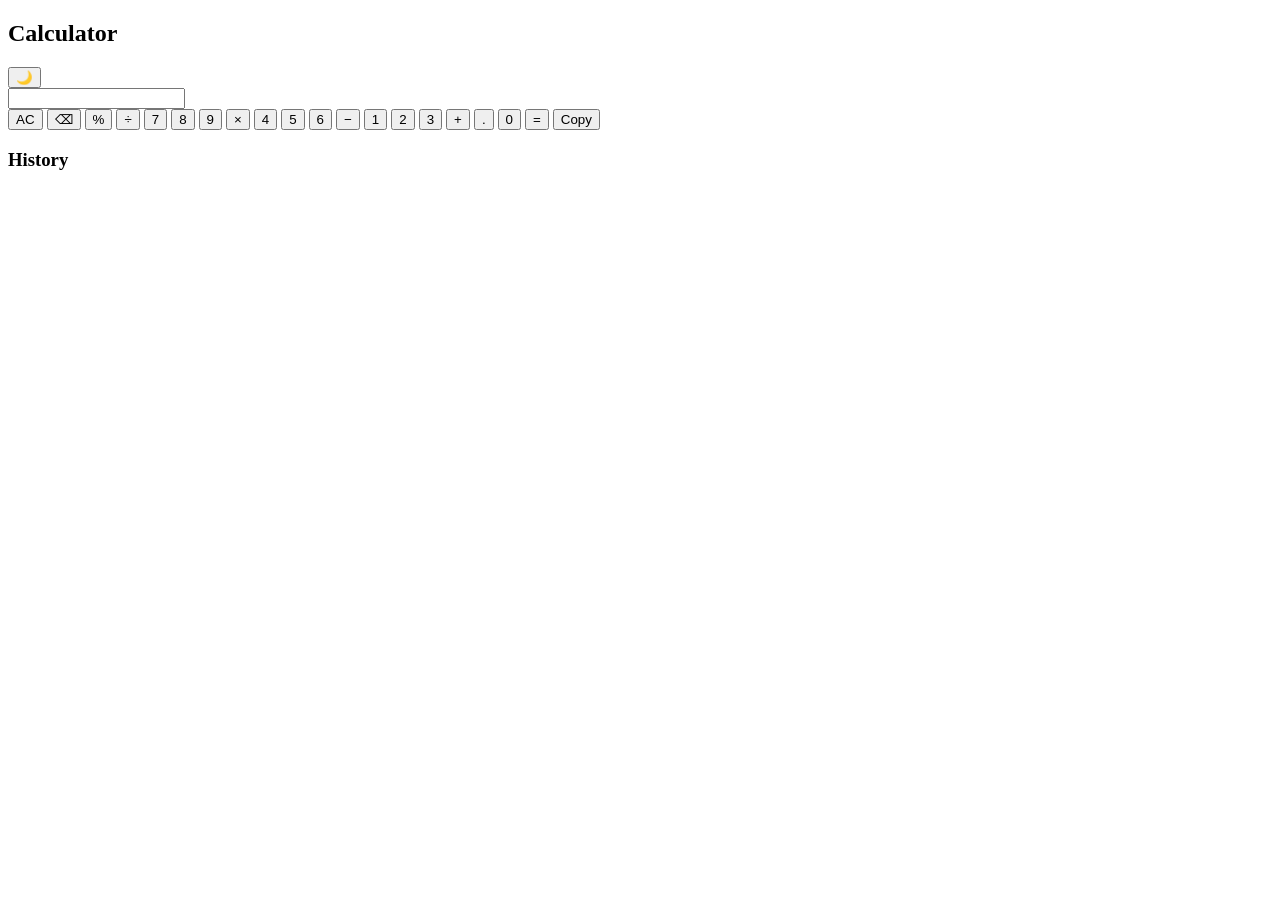
==== index.html @ 529ec3ed "Create index.html" ====
<!DOCTYPE html>
<html lang="en">
<head>
    <meta charset="UTF-8">
    <meta name="viewport" content="width=device-width, initial-scale=1.0">
    <title>Advanced Calculator</title>

    <link rel="stylesheet" href="style.css">

    <link rel="preconnect" href="https://fonts.googleapis.com">
    <link rel="preconnect" href="https://fonts.gstatic.com" crossorigin>
    <link href="https://fonts.googleapis.com/css2?family=Poppins:wght@300;400;500;600&display=swap" rel="stylesheet">
</head>
<body>

<div class="container">

    <div class="calculator">

        <div class="top-bar">
            <h2>Calculator</h2>

            <button id="themeBtn">🌙</button>
        </div>

        <input type="text" id="display" readonly>

        <div class="buttons">

            <button class="operator">AC</button>
            <button class="operator">⌫</button>
            <button class="operator">%</button>
            <button class="operator">÷</button>

            <button>7</button>
            <button>8</button>
            <button>9</button>
            <button class="operator">×</button>

            <button>4</button>
            <button>5</button>
            <button>6</button>
            <button class="operator">−</button>

            <button>1</button>
            <button>2</button>
            <button>3</button>
            <button class="operator">+</button>

            <button>.</button>
            <button>0</button>
            <button>=</button>
            <button class="operator">Copy</button>

        </div>

    </div>

    <div class="history">

        <h3>History</h3>

        <ul id="historyList">

        </ul>

    </div>

</div>

<script src="script.js"></script>

</body>
</html>
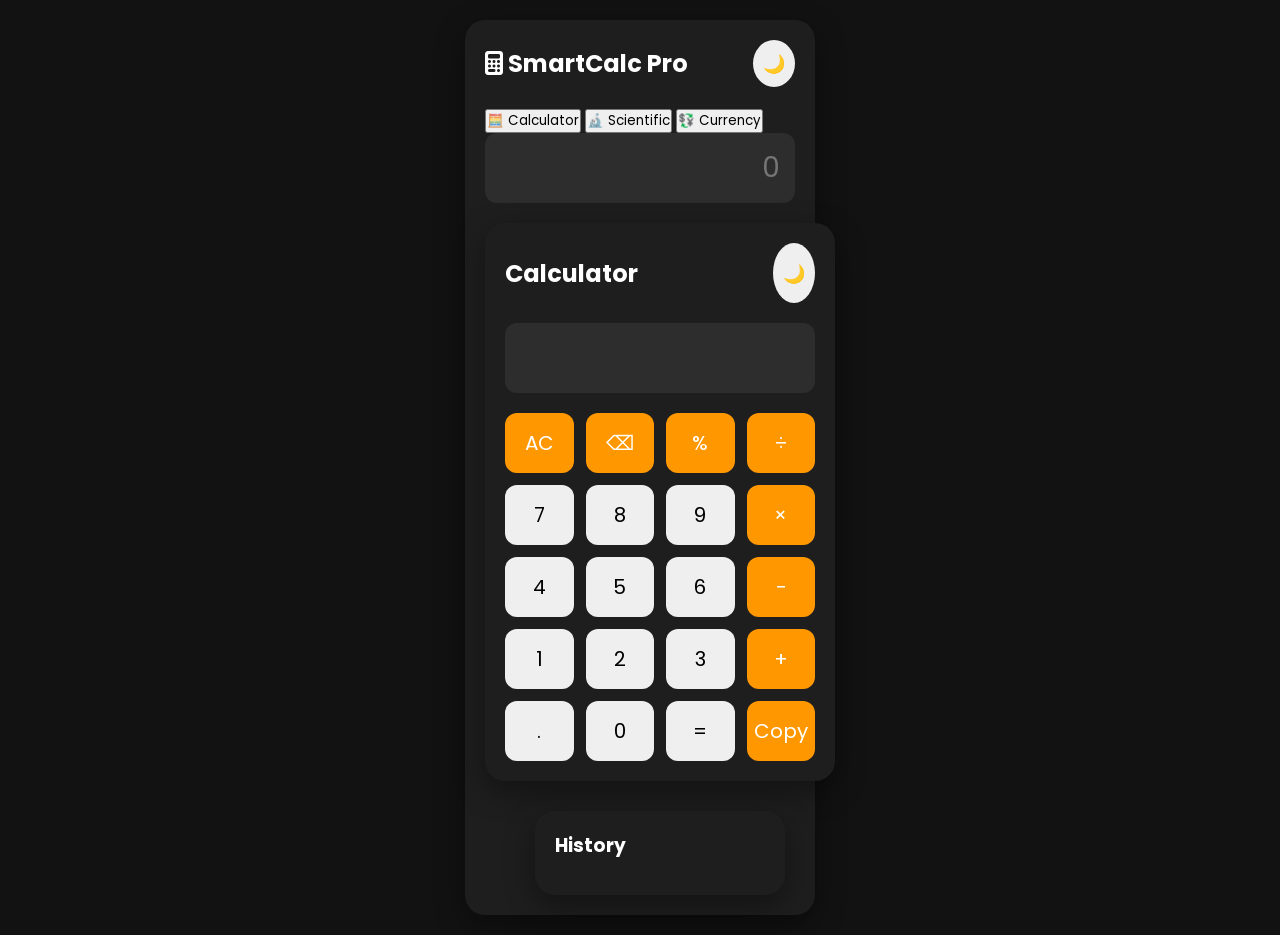
==== commit 8b8cc575: "Update index.html" ====
--- a/index.html
+++ b/index.html
@@ -12,7 +12,66 @@
     <link href="https://fonts.googleapis.com/css2?family=Poppins:wght@300;400;500;600&display=swap" rel="stylesheet">
 </head>
 <body>
+<!DOCTYPE html>
+<html lang="en">
+<head>
+<meta charset="UTF-8">
+<meta name="viewport" content="width=device-width, initial-scale=1.0">
+<title>SmartCalc Pro</title>
 
+<link rel="stylesheet" href="style.css">
+
+<link rel="preconnect" href="https://fonts.googleapis.com">
+<link rel="preconnect" href="https://fonts.gstatic.com" crossorigin>
+<link href="https://fonts.googleapis.com/css2?family=Poppins:wght@300;400;500;600;700&display=swap" rel="stylesheet">
+
+<link rel="stylesheet"
+href="https://cdnjs.cloudflare.com/ajax/libs/font-awesome/6.7.2/css/all.min.css"/>
+
+</head>
+
+<body>
+
+<div class="container">
+
+<div class="calculator">
+
+<div class="top-bar">
+
+<h2>
+<i class="fa-solid fa-calculator"></i>
+SmartCalc Pro
+</h2>
+
+<button id="themeBtn">
+🌙
+</button>
+
+</div>
+
+<div class="tabs">
+
+<button class="tab active" id="standardTab">
+🧮 Calculator
+</button>
+
+<button class="tab" id="scienceTab">
+🔬 Scientific
+</button>
+
+<button class="tab" id="currencyTab">
+💱 Currency
+</button>
+
+</div>
+
+<input
+type="text"
+id="display"
+placeholder="0"
+readonly>
+
+<div class="buttons" id="calculatorButtons">
 <div class="container">
 
     <div class="calculator">
--- a/style.css
+++ b/style.css
@@ -0,0 +1,121 @@
+*{
+    margin:0;
+    padding:0;
+    box-sizing:border-box;
+    font-family:'Poppins',sans-serif;
+}
+
+body{
+    background:#121212;
+    display:flex;
+    justify-content:center;
+    align-items:center;
+    min-height:100vh;
+    padding:20px;
+}
+
+.container{
+    display:flex;
+    gap:30px;
+    flex-wrap:wrap;
+    justify-content:center;
+}
+
+.calculator{
+    background:#1e1e1e;
+    padding:20px;
+    border-radius:20px;
+    width:350px;
+    box-shadow:0 10px 30px rgba(0,0,0,.4);
+}
+
+.top-bar{
+    display:flex;
+    justify-content:space-between;
+    align-items:center;
+    margin-bottom:20px;
+}
+
+.top-bar h2{
+    color:white;
+}
+
+#themeBtn{
+    border:none;
+    padding:10px;
+    border-radius:50%;
+    cursor:pointer;
+    font-size:18px;
+}
+
+#display{
+    width:100%;
+    height:70px;
+    border:none;
+    border-radius:12px;
+    padding:15px;
+    text-align:right;
+    font-size:28px;
+    margin-bottom:20px;
+    background:#2d2d2d;
+    color:white;
+}
+
+.buttons{
+    display:grid;
+    grid-template-columns:repeat(4,1fr);
+    gap:12px;
+}
+
+.buttons button{
+    height:60px;
+    border:none;
+    border-radius:12px;
+    font-size:20px;
+    cursor:pointer;
+    transition:.3s;
+}
+
+.buttons button:hover{
+    transform:scale(1.05);
+}
+
+.operator{
+    background:#ff9800;
+    color:white;
+}
+
+.history{
+    width:250px;
+    background:#1e1e1e;
+    border-radius:20px;
+    padding:20px;
+    color:white;
+    box-shadow:0 10px 30px rgba(0,0,0,.4);
+}
+
+.history h3{
+    margin-bottom:15px;
+}
+
+.history ul{
+    list-style:none;
+}
+
+.history li{
+    margin-bottom:10px;
+    color:#ccc;
+}
+
+@media(max-width:768px){
+
+.container{
+    flex-direction:column;
+    align-items:center;
+}
+
+.history{
+    width:350px;
+}
+
+}
--- a/style.css
+++ b/style.css
@@ -0,0 +1,121 @@
+*{
+    margin:0;
+    padding:0;
+    box-sizing:border-box;
+    font-family:'Poppins',sans-serif;
+}
+
+body{
+    background:#121212;
+    display:flex;
+    justify-content:center;
+    align-items:center;
+    min-height:100vh;
+    padding:20px;
+}
+
+.container{
+    display:flex;
+    gap:30px;
+    flex-wrap:wrap;
+    justify-content:center;
+}
+
+.calculator{
+    background:#1e1e1e;
+    padding:20px;
+    border-radius:20px;
+    width:350px;
+    box-shadow:0 10px 30px rgba(0,0,0,.4);
+}
+
+.top-bar{
+    display:flex;
+    justify-content:space-between;
+    align-items:center;
+    margin-bottom:20px;
+}
+
+.top-bar h2{
+    color:white;
+}
+
+#themeBtn{
+    border:none;
+    padding:10px;
+    border-radius:50%;
+    cursor:pointer;
+    font-size:18px;
+}
+
+#display{
+    width:100%;
+    height:70px;
+    border:none;
+    border-radius:12px;
+    padding:15px;
+    text-align:right;
+    font-size:28px;
+    margin-bottom:20px;
+    background:#2d2d2d;
+    color:white;
+}
+
+.buttons{
+    display:grid;
+    grid-template-columns:repeat(4,1fr);
+    gap:12px;
+}
+
+.buttons button{
+    height:60px;
+    border:none;
+    border-radius:12px;
+    font-size:20px;
+    cursor:pointer;
+    transition:.3s;
+}
+
+.buttons button:hover{
+    transform:scale(1.05);
+}
+
+.operator{
+    background:#ff9800;
+    color:white;
+}
+
+.history{
+    width:250px;
+    background:#1e1e1e;
+    border-radius:20px;
+    padding:20px;
+    color:white;
+    box-shadow:0 10px 30px rgba(0,0,0,.4);
+}
+
+.history h3{
+    margin-bottom:15px;
+}
+
+.history ul{
+    list-style:none;
+}
+
+.history li{
+    margin-bottom:10px;
+    color:#ccc;
+}
+
+@media(max-width:768px){
+
+.container{
+    flex-direction:column;
+    align-items:center;
+}
+
+.history{
+    width:350px;
+}
+
+}
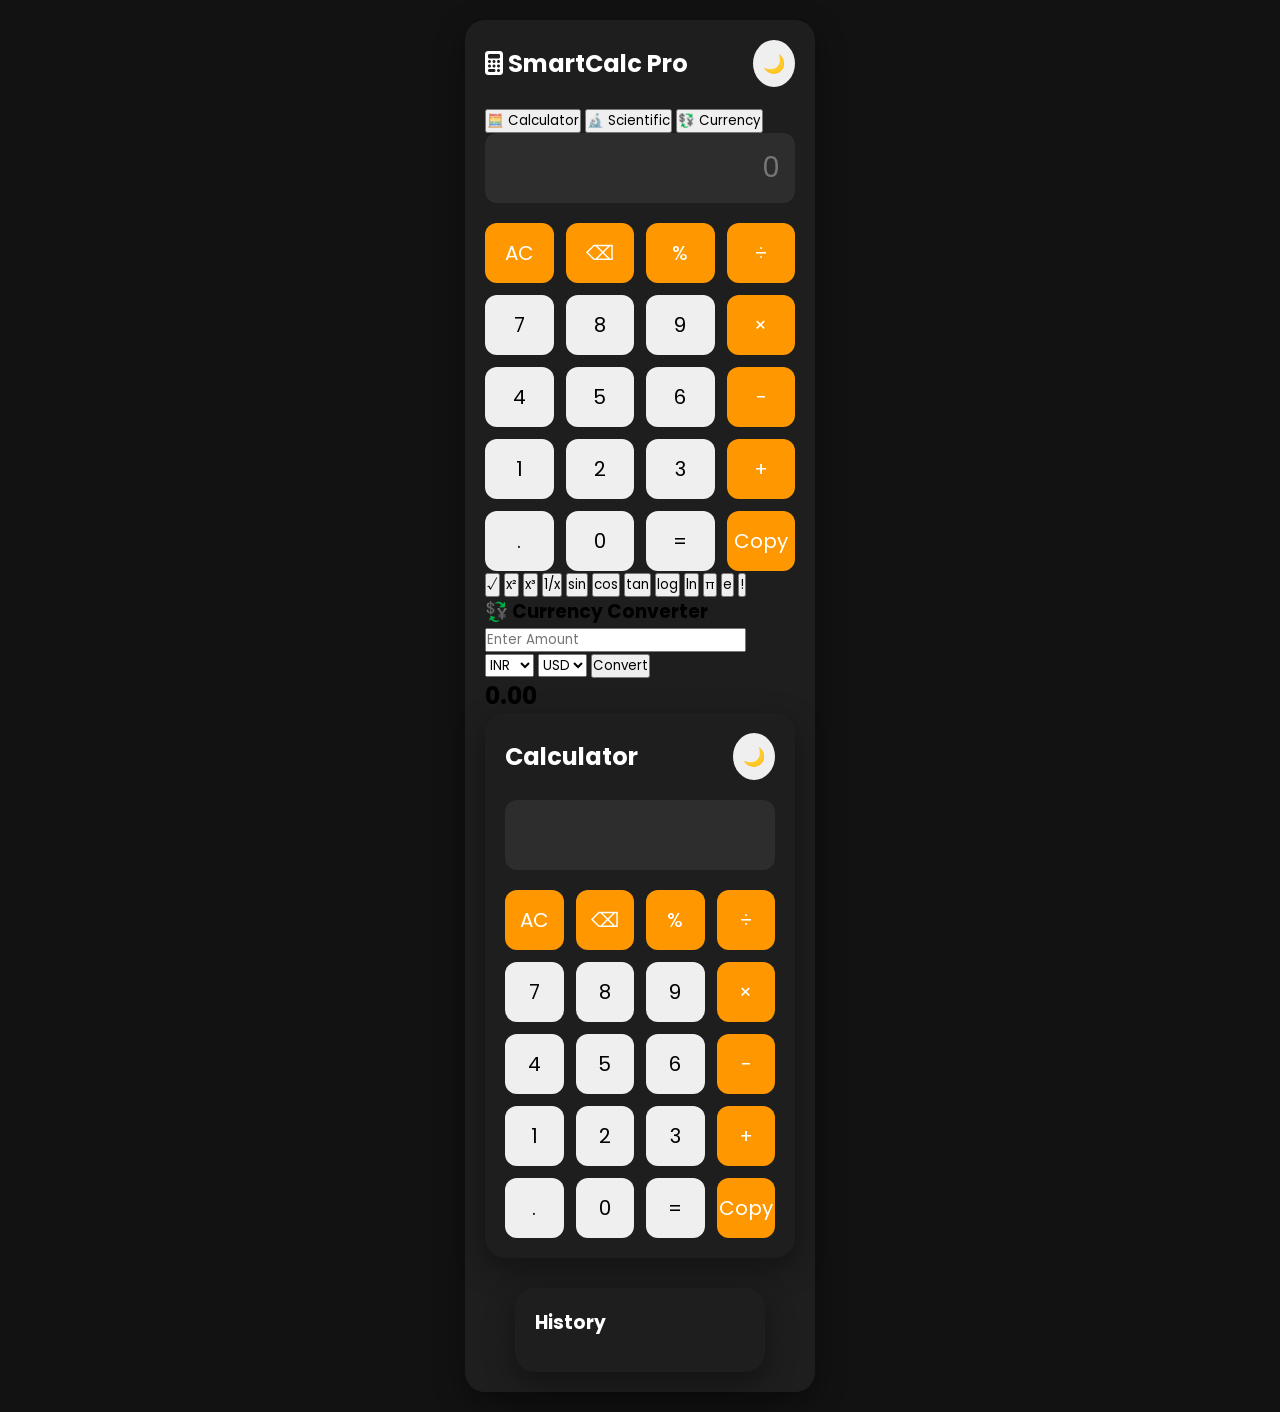
==== commit 17d38275: "Update index.html" ====
--- a/index.html
+++ b/index.html
@@ -71,7 +71,98 @@
 placeholder="0"
 readonly>
 
-<div class="buttons" id="calculatorButtons">
+<div class="buttons" id="calculatorButtons"><button class="operator">AC</button>
+<button class="operator">⌫</button>
+<button class="operator">%</button>
+<button class="operator">÷</button>
+
+<button>7</button>
+<button>8</button>
+<button>9</button>
+<button class="operator">×</button>
+
+<button>4</button>
+<button>5</button>
+<button>6</button>
+<button class="operator">−</button>
+
+<button>1</button>
+<button>2</button>
+<button>3</button>
+<button class="operator">+</button>
+
+<button>.</button>
+<button>0</button>
+<button>=</button>
+<button class="operator">Copy</button>
+
+</div>
+
+<!-- Scientific Calculator -->
+
+<div id="scientificPanel" class="hidden">
+
+<div class="science-grid">
+
+<button>√</button>
+<button>x²</button>
+<button>x³</button>
+<button>1/x</button>
+
+<button>sin</button>
+<button>cos</button>
+<button>tan</button>
+<button>log</button>
+
+<button>ln</button>
+<button>π</button>
+<button>e</button>
+<button>!</button>
+
+</div>
+
+</div>
+
+<!-- Currency Converter -->
+
+<div id="currencyPanel" class="hidden">
+
+<h3>💱 Currency Converter</h3>
+
+<input
+type="number"
+id="amount"
+placeholder="Enter Amount">
+
+<select id="fromCurrency">
+
+<option>INR</option>
+<option>USD</option>
+<option>EUR</option>
+<option>AED</option>
+<option>GBP</option>
+
+</select>
+
+<select id="toCurrency">
+
+<option>USD</option>
+<option>INR</option>
+<option>EUR</option>
+<option>AED</option>
+<option>GBP</option>
+
+</select>
+
+<button id="convertBtn">
+Convert
+</button>
+
+<h2 id="currencyResult">
+0.00
+</h2>
+
+</div>
 <div class="container">
 
     <div class="calculator">
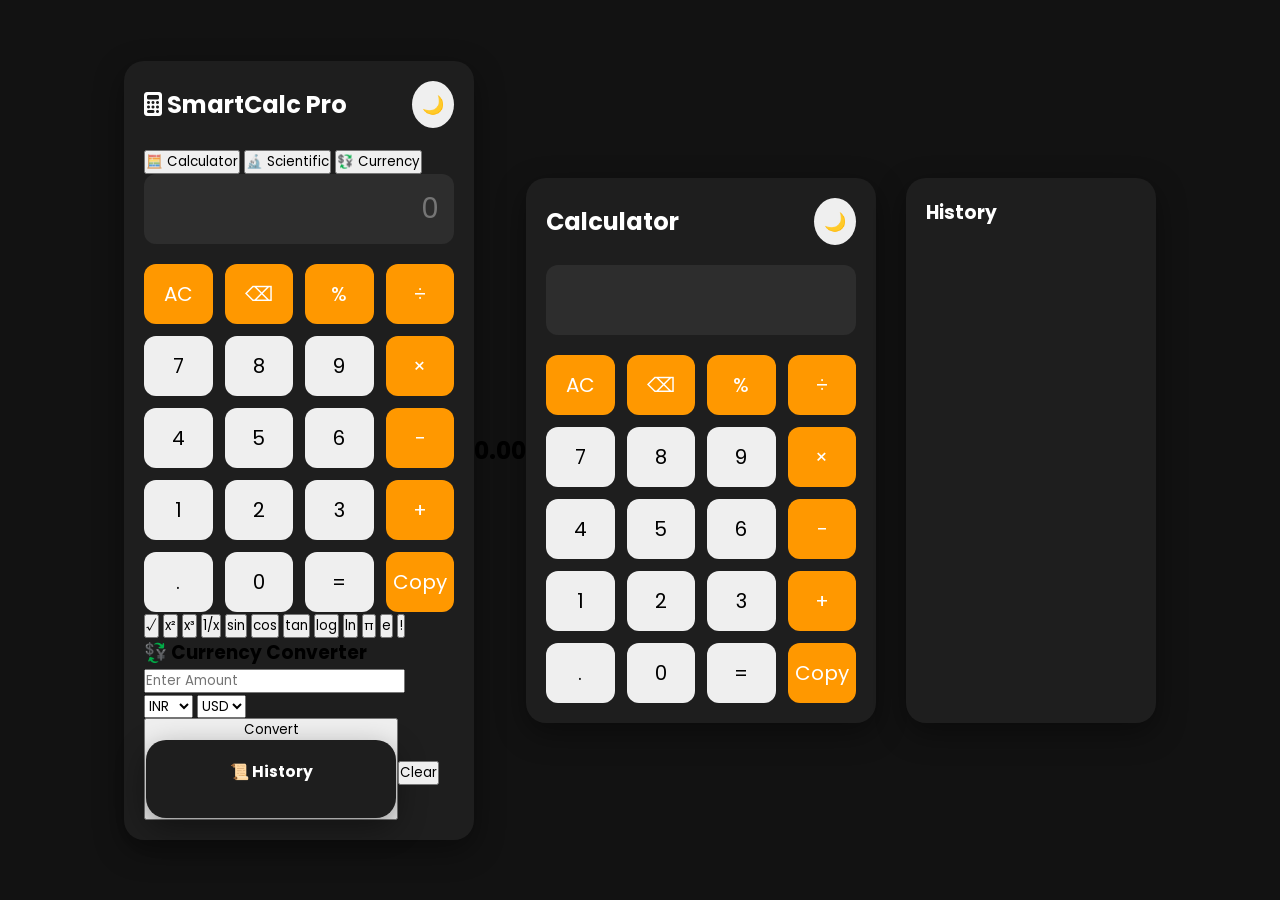
==== commit 7aacd462: "Update index.html" ====
--- a/index.html
+++ b/index.html
@@ -156,6 +156,28 @@
 
 <button id="convertBtn">
 Convert
+<!-- History Panel -->
+
+<div class="history">
+
+    <div class="history-header">
+        <h3>📜 History</h3>
+        <button id="clearHistory">Clear</button>
+    </div>
+
+    <ul id="historyList">
+    </ul>
+
+</div>
+
+</div>
+
+</div>
+
+<script src="script.js"></script>
+
+</body>
+</html>
 </button>
 
 <h2 id="currencyResult">
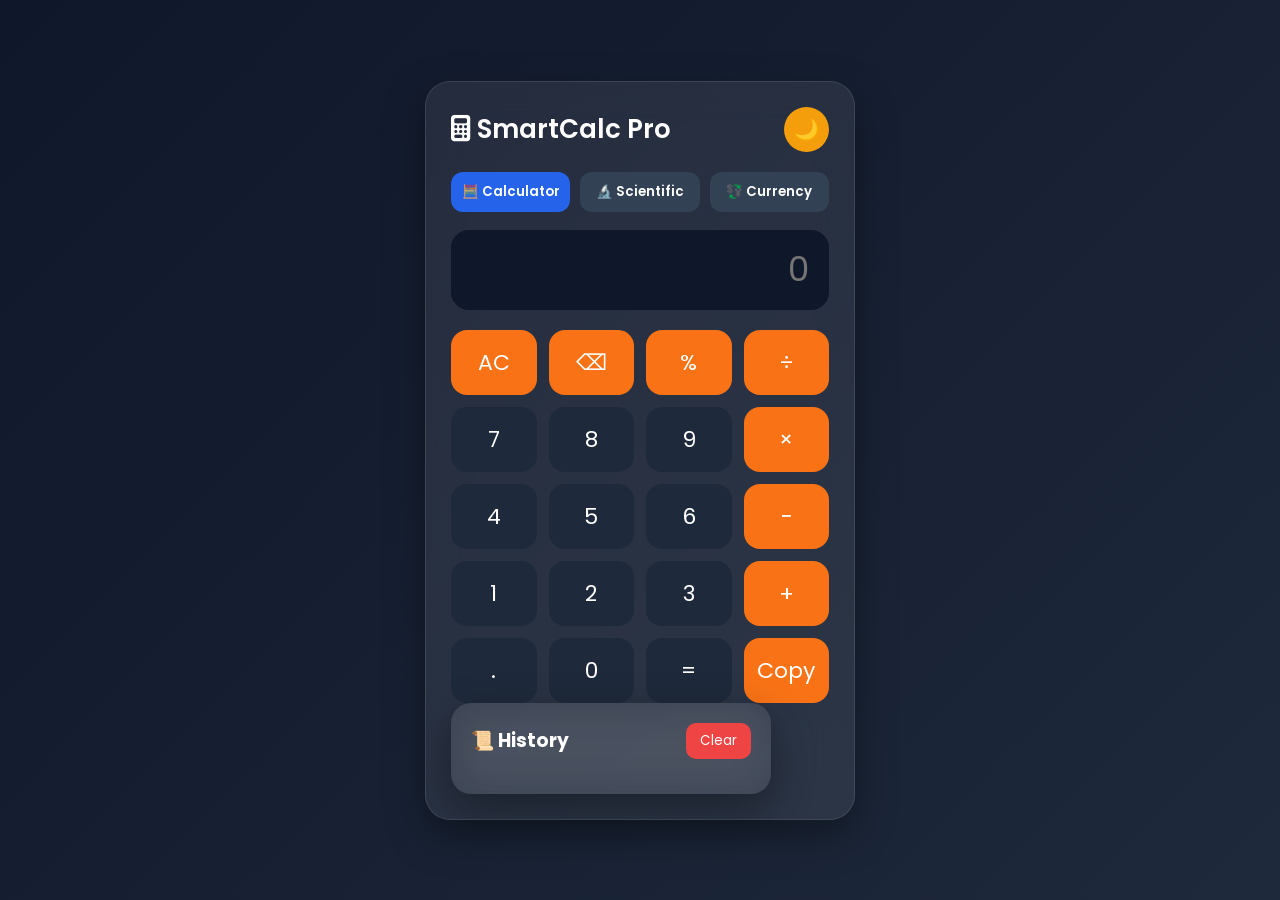
==== commit 199c7336: "Create index.html" ====
--- a/index.html
+++ b/index.html
@@ -3,31 +3,17 @@
 <head>
     <meta charset="UTF-8">
     <meta name="viewport" content="width=device-width, initial-scale=1.0">
-    <title>Advanced Calculator</title>
+    <title>SmartCalc Pro</title>
 
     <link rel="stylesheet" href="style.css">
 
     <link rel="preconnect" href="https://fonts.googleapis.com">
     <link rel="preconnect" href="https://fonts.gstatic.com" crossorigin>
-    <link href="https://fonts.googleapis.com/css2?family=Poppins:wght@300;400;500;600&display=swap" rel="stylesheet">
-</head>
-<body>
-<!DOCTYPE html>
-<html lang="en">
-<head>
-<meta charset="UTF-8">
-<meta name="viewport" content="width=device-width, initial-scale=1.0">
-<title>SmartCalc Pro</title>
 
-<link rel="stylesheet" href="style.css">
+    <link href="https://fonts.googleapis.com/css2?family=Poppins:wght@300;400;500;600;700&display=swap" rel="stylesheet">
 
-<link rel="preconnect" href="https://fonts.googleapis.com">
-<link rel="preconnect" href="https://fonts.gstatic.com" crossorigin>
-<link href="https://fonts.googleapis.com/css2?family=Poppins:wght@300;400;500;600;700&display=swap" rel="stylesheet">
-
-<link rel="stylesheet"
-href="https://cdnjs.cloudflare.com/ajax/libs/font-awesome/6.7.2/css/all.min.css"/>
-
+    <link rel="stylesheet"
+    href="https://cdnjs.cloudflare.com/ajax/libs/font-awesome/6.7.2/css/all.min.css">
 </head>
 
 <body>
@@ -43,9 +29,7 @@
 SmartCalc Pro
 </h2>
 
-<button id="themeBtn">
-🌙
-</button>
+<button id="themeBtn">🌙</button>
 
 </div>
 
@@ -71,7 +55,9 @@
 placeholder="0"
 readonly>
 
-<div class="buttons" id="calculatorButtons"><button class="operator">AC</button>
+<div class="buttons">
+
+<button class="operator">AC</button>
 <button class="operator">⌫</button>
 <button class="operator">%</button>
 <button class="operator">÷</button>
@@ -112,6 +98,7 @@
 <button>sin</button>
 <button>cos</button>
 <button>tan</button>
+
 <button>log</button>
 
 <button>ln</button>
@@ -156,19 +143,30 @@
 
 <button id="convertBtn">
 Convert
+</button>
+
+<h2 id="currencyResult">
+0.00
+</h2>
 <!-- History Panel -->
+
+</div>
 
 <div class="history">
 
     <div class="history-header">
+
         <h3>📜 History</h3>
-        <button id="clearHistory">Clear</button>
+
+        <button id="clearHistory">
+            Clear
+        </button>
+
     </div>
 
     <ul id="historyList">
+
     </ul>
-
-</div>
 
 </div>
 
@@ -177,70 +175,4 @@
 <script src="script.js"></script>
 
 </body>
-</html>
-</button>
-
-<h2 id="currencyResult">
-0.00
-</h2>
-
-</div>
-<div class="container">
-
-    <div class="calculator">
-
-        <div class="top-bar">
-            <h2>Calculator</h2>
-
-            <button id="themeBtn">🌙</button>
-        </div>
-
-        <input type="text" id="display" readonly>
-
-        <div class="buttons">
-
-            <button class="operator">AC</button>
-            <button class="operator">⌫</button>
-            <button class="operator">%</button>
-            <button class="operator">÷</button>
-
-            <button>7</button>
-            <button>8</button>
-            <button>9</button>
-            <button class="operator">×</button>
-
-            <button>4</button>
-            <button>5</button>
-            <button>6</button>
-            <button class="operator">−</button>
-
-            <button>1</button>
-            <button>2</button>
-            <button>3</button>
-            <button class="operator">+</button>
-
-            <button>.</button>
-            <button>0</button>
-            <button>=</button>
-            <button class="operator">Copy</button>
-
-        </div>
-
-    </div>
-
-    <div class="history">
-
-        <h3>History</h3>
-
-        <ul id="historyList">
-
-        </ul>
-
-    </div>
-
-</div>
-
-<script src="script.js"></script>
-
-</body>
 </html>
--- a/style.css
+++ b/style.css
@@ -1,121 +1,284 @@
-*{
-    margin:0;
-    padding:0;
-    box-sizing:border-box;
-    font-family:'Poppins',sans-serif;
+
+    *{
+margin:0;
+padding:0;
+box-sizing:border-box;
+font-family:'Poppins',sans-serif;
 }
 
 body{
-    background:#121212;
-    display:flex;
-    justify-content:center;
-    align-items:center;
-    min-height:100vh;
-    padding:20px;
+background:linear-gradient(135deg,#0f172a,#1e293b);
+min-height:100vh;
+display:flex;
+justify-content:center;
+align-items:center;
+padding:30px;
 }
 
 .container{
-    display:flex;
-    gap:30px;
-    flex-wrap:wrap;
-    justify-content:center;
+display:flex;
+gap:25px;
+flex-wrap:wrap;
+justify-content:center;
+align-items:flex-start;
 }
 
 .calculator{
-    background:#1e1e1e;
-    padding:20px;
-    border-radius:20px;
-    width:350px;
-    box-shadow:0 10px 30px rgba(0,0,0,.4);
+width:430px;
+padding:25px;
+border-radius:25px;
+background:rgba(255,255,255,.08);
+backdrop-filter:blur(20px);
+box-shadow:0 15px 40px rgba(0,0,0,.35);
+border:1px solid rgba(255,255,255,.1);
 }
 
 .top-bar{
-    display:flex;
-    justify-content:space-between;
-    align-items:center;
-    margin-bottom:20px;
+display:flex;
+justify-content:space-between;
+align-items:center;
+margin-bottom:20px;
 }
 
 .top-bar h2{
-    color:white;
+color:#fff;
+font-size:26px;
+font-weight:600;
 }
 
 #themeBtn{
-    border:none;
-    padding:10px;
-    border-radius:50%;
-    cursor:pointer;
-    font-size:18px;
+width:45px;
+height:45px;
+border:none;
+border-radius:50%;
+font-size:20px;
+cursor:pointer;
+background:#f59e0b;
+color:#fff;
+transition:.3s;
+}
+
+#themeBtn:hover{
+transform:rotate(180deg);
+}
+
+.tabs{
+display:flex;
+gap:10px;
+margin-bottom:18px;
+}
+
+.tab{
+flex:1;
+padding:10px;
+border:none;
+border-radius:12px;
+cursor:pointer;
+font-weight:600;
+background:#334155;
+color:#fff;
+transition:.3s;
+}
+
+.tab:hover{
+background:#2563eb;
+}
+
+.tab.active{
+background:#2563eb;
 }
 
 #display{
-    width:100%;
-    height:70px;
-    border:none;
-    border-radius:12px;
-    padding:15px;
-    text-align:right;
-    font-size:28px;
-    margin-bottom:20px;
-    background:#2d2d2d;
-    color:white;
+width:100%;
+height:80px;
+border:none;
+outline:none;
+border-radius:18px;
+padding:20px;
+font-size:34px;
+text-align:right;
+background:#0f172a;
+color:#fff;
+margin-bottom:20px;
 }
 
 .buttons{
-    display:grid;
-    grid-template-columns:repeat(4,1fr);
-    gap:12px;
+display:grid;
+grid-template-columns:repeat(4,1fr);
+gap:12px;
 }
 
 .buttons button{
-    height:60px;
-    border:none;
-    border-radius:12px;
-    font-size:20px;
-    cursor:pointer;
-    transition:.3s;
+height:65px;
+border:none;
+border-radius:16px;
+font-size:22px;
+cursor:pointer;
+background:#1e293b;
+color:#fff;
+transition:.3s;
 }
 
 .buttons button:hover{
-    transform:scale(1.05);
+transform:translateY(-4px);
+background:#2563eb;
 }
 
 .operator{
-    background:#ff9800;
-    color:white;
+background:#f97316 !important;
+color:#fff;
+}
+
+.operator:hover{
+background:#ea580c !important;
+}
+.hidden{
+display:none;
+}
+
+#scientificPanel{
+margin-top:20px;
+padding:15px;
+border-radius:20px;
+background:rgba(255,255,255,.05);
+}
+
+.science-grid{
+display:grid;
+grid-template-columns:repeat(4,1fr);
+gap:12px;
+}
+
+.science-grid button{
+height:55px;
+border:none;
+border-radius:12px;
+background:#8b5cf6;
+color:#fff;
+font-size:18px;
+cursor:pointer;
+transition:.3s;
+}
+
+.science-grid button:hover{
+transform:scale(1.05);
+background:#7c3aed;
+}
+
+#currencyPanel{
+margin-top:20px;
+padding:20px;
+border-radius:20px;
+background:rgba(255,255,255,.05);
+}
+
+#currencyPanel h3{
+color:#fff;
+margin-bottom:15px;
+}
+
+#currencyPanel input,
+#currencyPanel select{
+width:100%;
+padding:12px;
+margin-bottom:12px;
+border:none;
+border-radius:10px;
+background:#0f172a;
+color:#fff;
+}
+
+#convertBtn{
+width:100%;
+padding:14px;
+border:none;
+border-radius:12px;
+background:#16a34a;
+color:#fff;
+font-size:18px;
+cursor:pointer;
+transition:.3s;
+}
+
+#convertBtn:hover{
+background:#15803d;
+}
+
+#currencyResult{
+text-align:center;
+margin-top:15px;
+color:#22c55e;
+font-size:28px;
 }
 
 .history{
-    width:250px;
-    background:#1e1e1e;
-    border-radius:20px;
-    padding:20px;
-    color:white;
-    box-shadow:0 10px 30px rgba(0,0,0,.4);
-}
-
-.history h3{
-    margin-bottom:15px;
-}
-
-.history ul{
-    list-style:none;
-}
-
-.history li{
-    margin-bottom:10px;
-    color:#ccc;
-}
-
-@media(max-width:768px){
+width:320px;
+padding:20px;
+border-radius:20px;
+background:rgba(255,255,255,.08);
+backdrop-filter:blur(20px);
+box-shadow:0 15px 40px rgba(0,0,0,.35);
+color:#fff;
+}
+
+.history-header{
+display:flex;
+justify-content:space-between;
+align-items:center;
+margin-bottom:15px;
+}
+
+#clearHistory{
+padding:8px 14px;
+border:none;
+border-radius:10px;
+background:#ef4444;
+color:#fff;
+cursor:pointer;
+}
+
+#historyList{
+list-style:none;
+max-height:400px;
+overflow:auto;
+}
+
+#historyList li{
+padding:10px;
+margin-bottom:10px;
+background:#1e293b;
+border-radius:10px;
+}
+
+@media(max-width:900px){
 
 .container{
-    flex-direction:column;
-    align-items:center;
-}
-
+flex-direction:column;
+align-items:center;
+}
+
+.calculator,
 .history{
-    width:350px;
+width:100%;
+max-width:430px;
+}
+
+}
+
+@media(max-width:480px){
+
+.buttons button{
+height:55px;
+font-size:18px;
+}
+
+#display{
+font-size:28px;
+height:70px;
+}
+
+.top-bar h2{
+font-size:22px;
 }
 
 }
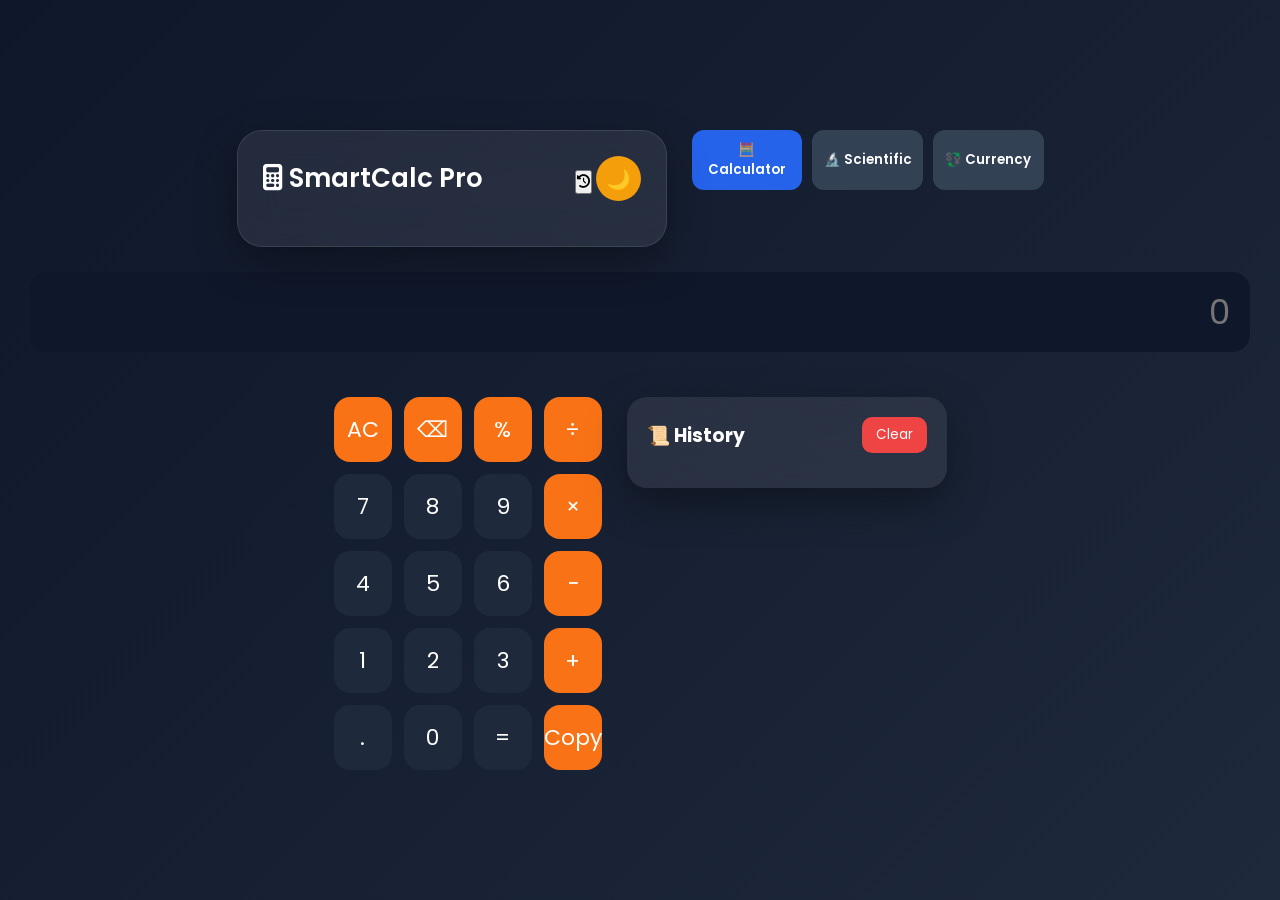
==== commit 03c60765: "Update index.html" ====
--- a/index.html
+++ b/index.html
@@ -29,8 +29,19 @@
 SmartCalc Pro
 </h2>
 
-<button id="themeBtn">🌙</button>
+<div class="top-buttons">
 
+<button id="historyBtn" title="History">
+<i class="fa-solid fa-clock-rotate-left"></i>
+</button>
+
+<button id="themeBtn" title="Theme">
+🌙
+</button>
+
+</div>
+
+</div>
 </div>
 
 <div class="tabs">
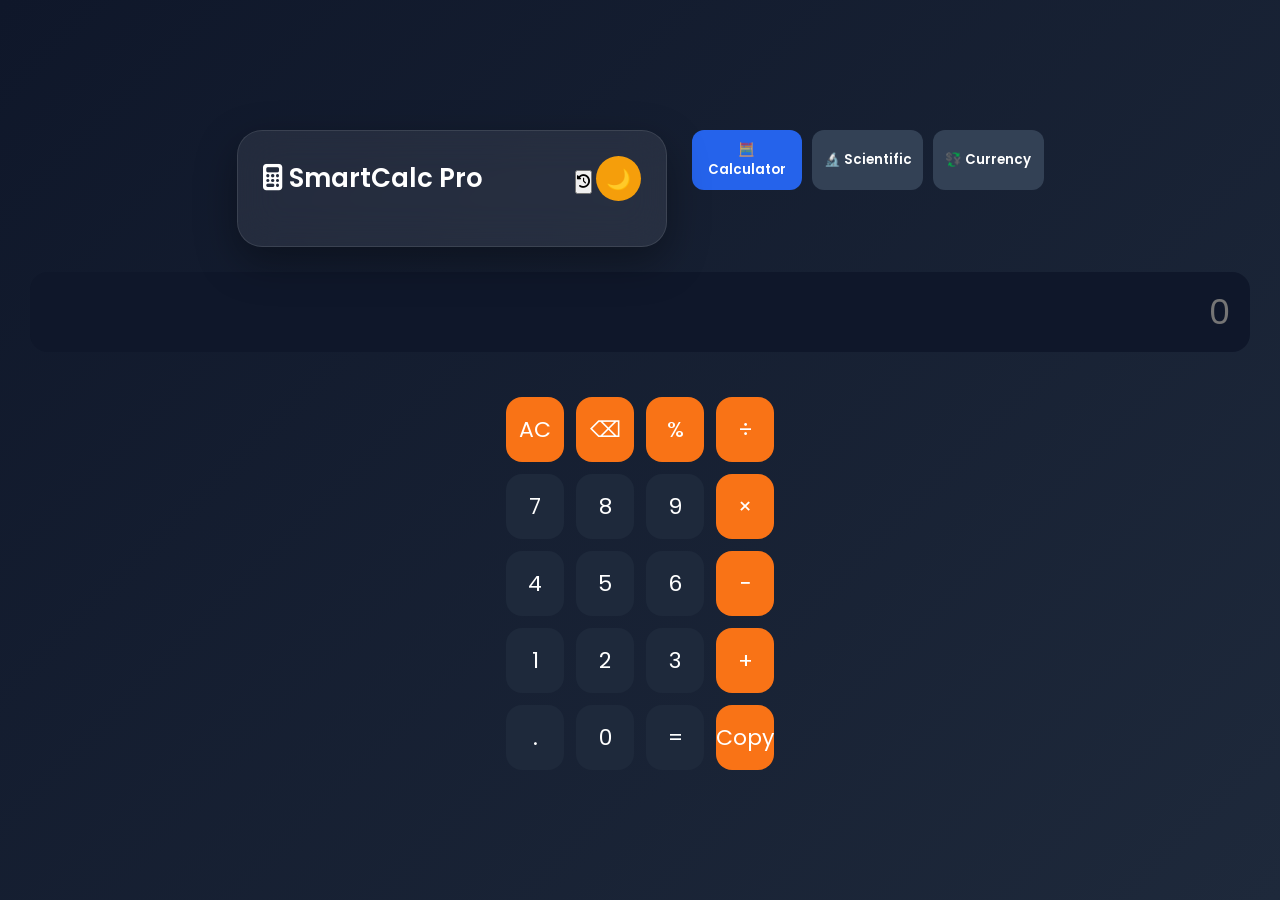
==== commit 9aa1b68f: "Update index.html" ====
--- a/index.html
+++ b/index.html
@@ -163,25 +163,6 @@
 
 </div>
 
-<div class="history">
-
-    <div class="history-header">
-
-        <h3>📜 History</h3>
-
-        <button id="clearHistory">
-            Clear
-        </button>
-
-    </div>
-
-    <ul id="historyList">
-
-    </ul>
-
-</div>
-
-</div>
 
 <script src="script.js"></script>
 
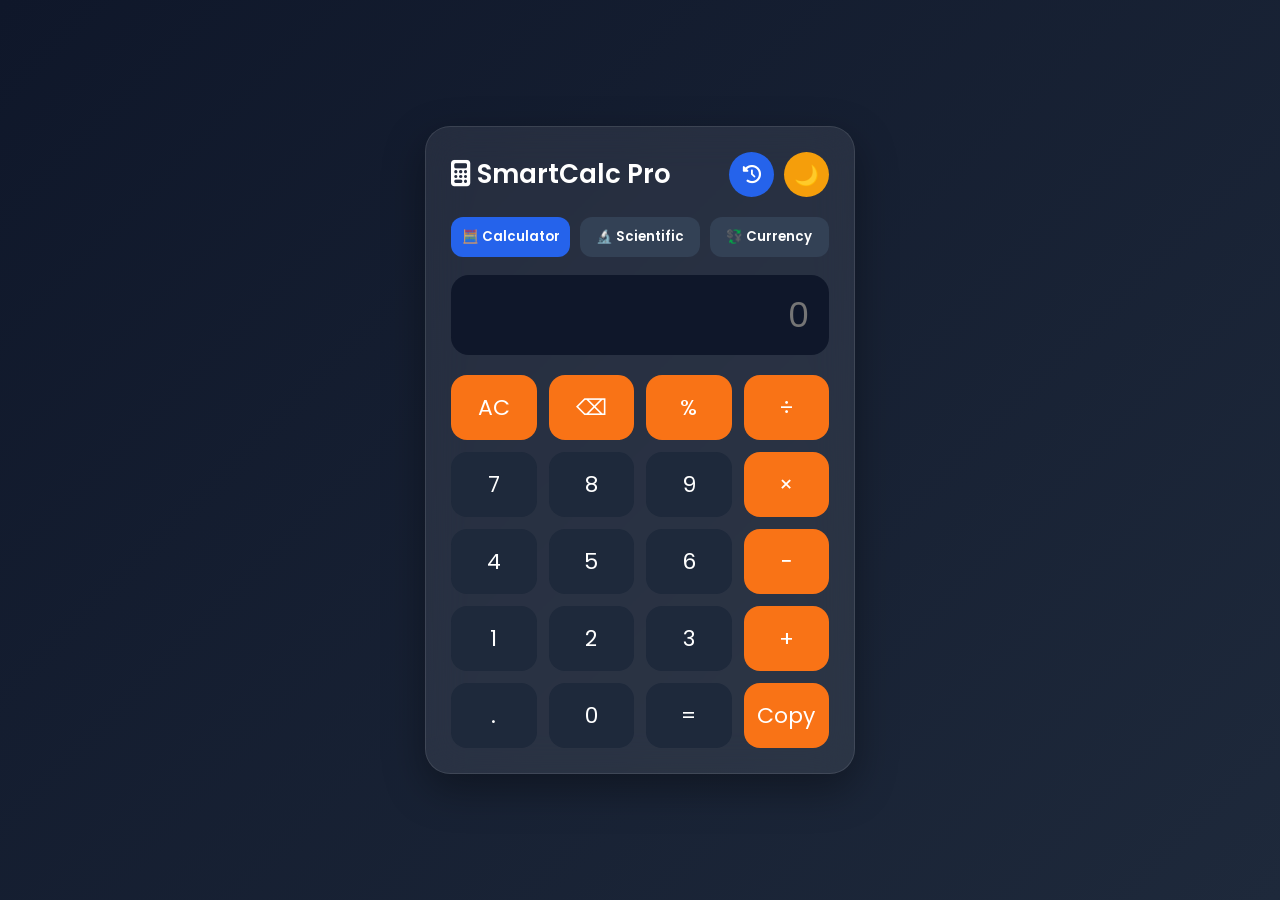
==== commit 0926578b: "Update index.html" ====
--- a/index.html
+++ b/index.html
@@ -1,19 +1,19 @@
 <!DOCTYPE html>
 <html lang="en">
 <head>
-    <meta charset="UTF-8">
-    <meta name="viewport" content="width=device-width, initial-scale=1.0">
-    <title>SmartCalc Pro</title>
 
-    <link rel="stylesheet" href="style.css">
+<meta charset="UTF-8">
+<meta name="viewport" content="width=device-width, initial-scale=1.0">
 
-    <link rel="preconnect" href="https://fonts.googleapis.com">
-    <link rel="preconnect" href="https://fonts.gstatic.com" crossorigin>
+<title>SmartCalc Pro</title>
 
-    <link href="https://fonts.googleapis.com/css2?family=Poppins:wght@300;400;500;600;700&display=swap" rel="stylesheet">
+<link rel="stylesheet" href="style.css">
 
-    <link rel="stylesheet"
-    href="https://cdnjs.cloudflare.com/ajax/libs/font-awesome/6.7.2/css/all.min.css">
+<link href="https://fonts.googleapis.com/css2?family=Poppins:wght@300;400;500;600;700&display=swap" rel="stylesheet">
+
+<link rel="stylesheet"
+href="https://cdnjs.cloudflare.com/ajax/libs/font-awesome/6.7.2/css/all.min.css">
+
 </head>
 
 <body>
@@ -31,18 +31,18 @@
 
 <div class="top-buttons">
 
-<button id="historyBtn" title="History">
+<button id="historyBtn">
 <i class="fa-solid fa-clock-rotate-left"></i>
 </button>
 
-<button id="themeBtn" title="Theme">
+<button id="themeBtn">
 🌙
 </button>
 
 </div>
 
 </div>
-</div>
+
 
 <div class="tabs">
 
@@ -60,11 +60,9 @@
 
 </div>
 
-<input
-type="text"
-id="display"
-placeholder="0"
-readonly>
+
+<input id="display" readonly placeholder="0">
+
 
 <div class="buttons">
 
@@ -73,31 +71,35 @@
 <button class="operator">%</button>
 <button class="operator">÷</button>
 
+
 <button>7</button>
 <button>8</button>
 <button>9</button>
 <button class="operator">×</button>
+
 
 <button>4</button>
 <button>5</button>
 <button>6</button>
 <button class="operator">−</button>
 
+
 <button>1</button>
 <button>2</button>
 <button>3</button>
 <button class="operator">+</button>
+
 
 <button>.</button>
 <button>0</button>
 <button>=</button>
 <button class="operator">Copy</button>
 
-</div>
-
-<!-- Scientific Calculator -->
+</div><!-- Scientific Calculator -->
 
 <div id="scientificPanel" class="hidden">
+
+<h3>🔬 Scientific Calculator</h3>
 
 <div class="science-grid">
 
@@ -109,7 +111,6 @@
 <button>sin</button>
 <button>cos</button>
 <button>tan</button>
-
 <button>log</button>
 
 <button>ln</button>
@@ -121,16 +122,18 @@
 
 </div>
 
+
 <!-- Currency Converter -->
 
 <div id="currencyPanel" class="hidden">
 
 <h3>💱 Currency Converter</h3>
 
-<input
+<input 
 type="number"
 id="amount"
 placeholder="Enter Amount">
+
 
 <select id="fromCurrency">
 
@@ -142,6 +145,7 @@
 
 </select>
 
+
 <select id="toCurrency">
 
 <option>USD</option>
@@ -152,14 +156,21 @@
 
 </select>
 
+
 <button id="convertBtn">
 Convert
 </button>
 
+
 <h2 id="currencyResult">
 0.00
 </h2>
-<!-- History Panel -->
+
+
+</div>
+
+
+</div>
 
 </div>
 
--- a/style.css
+++ b/style.css
@@ -281,4 +281,25 @@
 font-size:22px;
 }
 
+}.top-buttons{
+display:flex;
+gap:10px;
+align-items:center;
+}
+
+#historyBtn{
+width:45px;
+height:45px;
+border:none;
+border-radius:50%;
+background:#2563eb;
+color:#fff;
+font-size:18px;
+cursor:pointer;
+transition:.3s;
+}
+
+#historyBtn:hover{
+transform:rotate(15deg) scale(1.08);
+background:#1d4ed8;
 }
